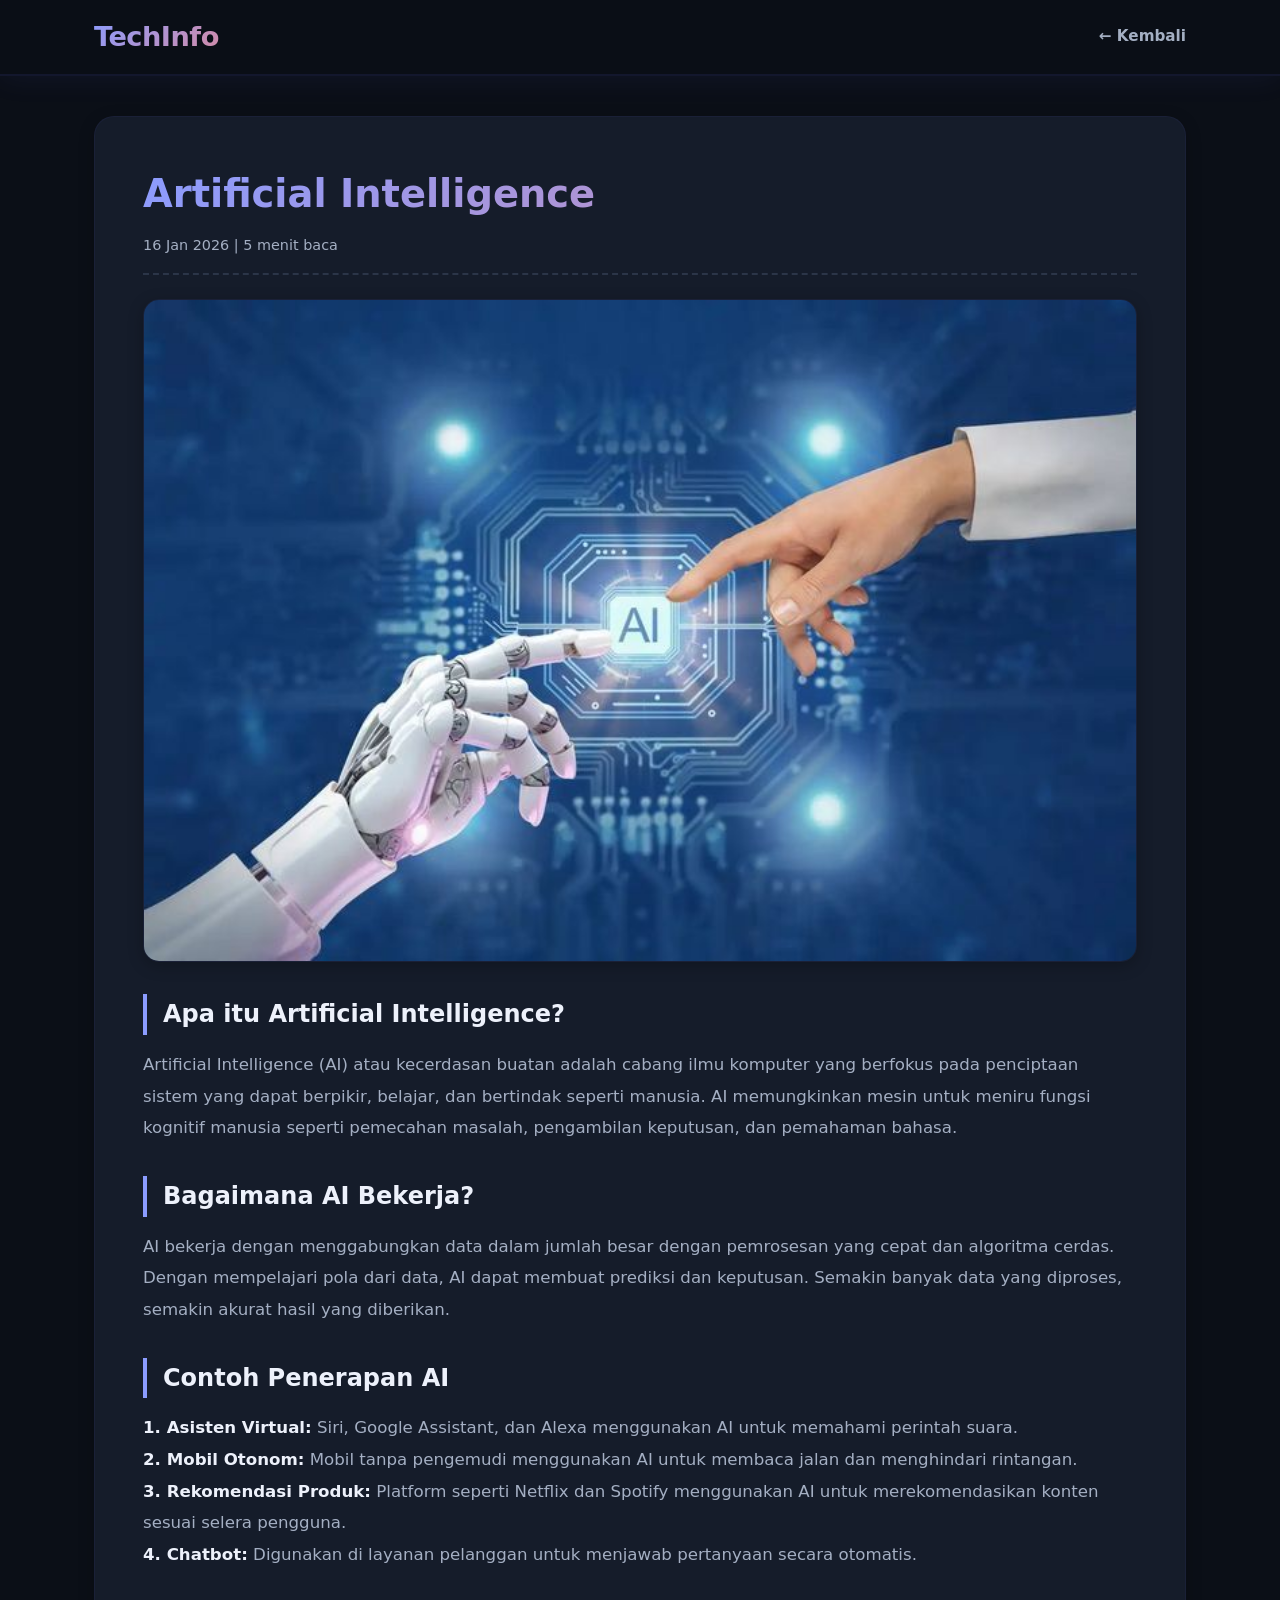
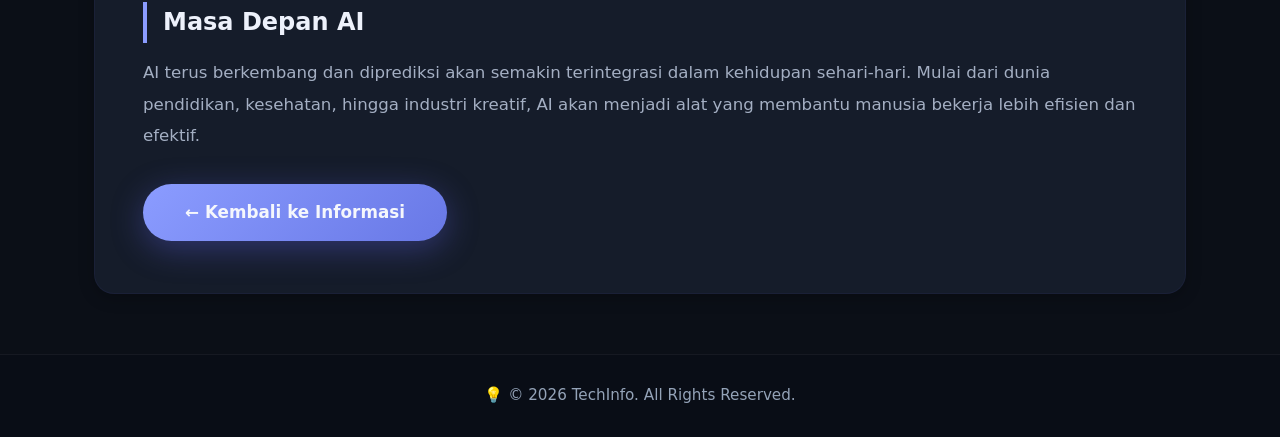
==== ai.html @ 8661dadd "apdet lagi" ====
<!DOCTYPE html>
<html lang="id">
<head>
  <meta charset="UTF-8">
  <meta name="viewport" content="width=device-width, initial-scale=1.0">
  <title>TechInfo · Artificial Intelligence</title>
  <link rel="stylesheet" href="style.css">
</head>
<body>
  <header class="navbar">
    <div class="container">
      <div class="nav-wrapper">
        <a href="index.html" class="logo">TechInfo</a>
        <nav class="nav-menu">
          <a href="index.html">← Kembali</a>
        </nav>
      </div>
    </div>
  </header>

  <section class="detail-page">
    <div class="container">
      <article class="detail-card">
        <h1>Artificial Intelligence</h1>
        <div class="detail-meta">16 Jan 2026 | 5 menit baca</div>
        <img src="t.jpg" alt="Artificial Intelligence" class="detail-img">

        <h2>Apa itu Artificial Intelligence?</h2>
        <p>Artificial Intelligence (AI) atau kecerdasan buatan adalah cabang ilmu komputer yang berfokus pada penciptaan sistem yang dapat berpikir, belajar, dan bertindak seperti manusia. AI memungkinkan mesin untuk meniru fungsi kognitif manusia seperti pemecahan masalah, pengambilan keputusan, dan pemahaman bahasa.</p>

        <h2>Bagaimana AI Bekerja?</h2>
        <p>AI bekerja dengan menggabungkan data dalam jumlah besar dengan pemrosesan yang cepat dan algoritma cerdas. Dengan mempelajari pola dari data, AI dapat membuat prediksi dan keputusan. Semakin banyak data yang diproses, semakin akurat hasil yang diberikan.</p>

        <h2>Contoh Penerapan AI</h2>
        <p><strong>1. Asisten Virtual:</strong> Siri, Google Assistant, dan Alexa menggunakan AI untuk memahami perintah suara.<br><strong>2. Mobil Otonom:</strong> Mobil tanpa pengemudi menggunakan AI untuk membaca jalan dan menghindari rintangan.<br><strong>3. Rekomendasi Produk:</strong> Platform seperti Netflix dan Spotify menggunakan AI untuk merekomendasikan konten sesuai selera pengguna.<br><strong>4. Chatbot:</strong> Digunakan di layanan pelanggan untuk menjawab pertanyaan secara otomatis.</p>

        <h2>Masa Depan AI</h2>
        <p>AI terus berkembang dan diprediksi akan semakin terintegrasi dalam kehidupan sehari-hari. Mulai dari dunia pendidikan, kesehatan, hingga industri kreatif, AI akan menjadi alat yang membantu manusia bekerja lebih efisien dan efektif.</p>

        <a href="index.html#informasi" class="btn">← Kembali ke Informasi</a>
      </article>
    </div>
  </section>

  <footer class="footer">
    <div class="container">
      <p>&copy; 2026 TechInfo. All Rights Reserved.</p>
    </div>
  </footer>
</body>
</html>
---- style.css ----
/* ============================================
   style.css - TechInfo
   Versi Lebih Hidup, Berwarna, & Menarik
   ============================================ */

/* ---------- CSS VARIABLES ---------- */
:root {
  --primary: #8b9cff;
  --primary-dark: #6878e6;
  --primary-light: #c0c8ff;
  --secondary: #090d16;
  --accent-1: #d8ad61;
  --accent-2: #d58aa4;
  --accent-3: #59c5b5;
  --gradient-hero: linear-gradient(135deg, #080c14 0%, #11192a 52%, #1c2440 100%);
  --gradient-card: linear-gradient(145deg, #171e2d, #101620);
  --bg-body: #0b0f17;
  --text-dark: #edf1fb;
  --text-muted: #a4afc3;
  --white: #f5f7fc;
  --surface: #151c2a;
  --shadow-sm: 0 4px 16px rgba(0, 0, 0, 0.24);
  --shadow-md: 0 8px 32px rgba(0, 0, 0, 0.34);
  --shadow-lg: 0 16px 48px rgba(0, 0, 0, 0.45);
  --radius: 20px;
  --transition: 0.4s cubic-bezier(0.4, 0, 0.2, 1);
}

/* ---------- RESET ---------- */
html {
  scroll-behavior: smooth;
}

* {
  margin: 0;
  padding: 0;
  box-sizing: border-box;
}

body {
  font-family: 'Segoe UI', 'Inter', system-ui, -apple-system, sans-serif;
  background: var(--bg-body);
  color: var(--text-dark);
  line-height: 1.7;
  min-height: 100vh;
}

.container {
  max-width: 1140px;
  margin: 0 auto;
  padding: 0 24px;
}

a {
  text-decoration: none;
  color: inherit;
}

img {
  display: block;
  max-width: 100%;
}

/* ---------- SCROLL BAR ---------- */
::-webkit-scrollbar {
  width: 10px;
}
::-webkit-scrollbar-track {
  background: #111722;
}
::-webkit-scrollbar-thumb {
  background: var(--primary);
  border-radius: 10px;
}
::-webkit-scrollbar-thumb:hover {
  background: var(--primary-dark);
}

/* ---------- PAGE TARGET ---------- */
.page-target {
  display: none;
  animation: fadeSlideUp 0.5s ease;
}

.page-target:target {
  display: block;
}

body:not(:has(.page-target:target)) #page-home,
#page-home:target {
  display: block;
}

@keyframes fadeSlideUp {
  0% {
    opacity: 0;
    transform: translateY(30px);
  }
  100% {
    opacity: 1;
    transform: translateY(0);
  }
}

/* ============================================
   NAVBAR
   ============================================ */
.navbar {
  background: rgba(11, 15, 23, 0.88);
  backdrop-filter: blur(20px);
  -webkit-backdrop-filter: blur(20px);
  box-shadow: 0 2px 30px rgba(99, 102, 241, 0.08);
  padding: 14px 0;
  position: sticky;
  top: 0;
  z-index: 100;
  border-bottom: 2px solid rgba(99, 102, 241, 0.10);
}

.nav-wrapper {
  display: flex;
  justify-content: space-between;
  align-items: center;
  flex-wrap: wrap;
  gap: 16px;
}

.logo {
  font-size: 1.7rem;
  font-weight: 900;
  background: linear-gradient(135deg, var(--primary), var(--accent-2));
  -webkit-background-clip: text;
  -webkit-text-fill-color: transparent;
  background-clip: text;
  letter-spacing: -0.5px;
  position: relative;
}

.nav-menu {
  display: flex;
  gap: 28px;
  font-weight: 600;
}

.nav-menu a {
  color: var(--text-muted);
  transition: all var(--transition);
  font-size: 0.95rem;
  position: relative;
  padding: 4px 0;
}

.nav-menu a::after {
  content: '';
  position: absolute;
  bottom: -2px;
  left: 0;
  width: 0;
  height: 3px;
  background: linear-gradient(90deg, var(--primary), var(--accent-2));
  border-radius: 10px;
  transition: width var(--transition);
}

.nav-menu a:hover {
  color: var(--primary);
}

.nav-menu a:hover::after {
  width: 100%;
}

/* ============================================
   HERO
   ============================================ */
.hero {
  background: var(--gradient-hero);
  color: var(--white);
  padding: 80px 0 90px;
  text-align: center;
  border-radius: 0 0 50px 50px;
  position: relative;
  overflow: hidden;
}

.hero::before {
  content: '';
  position: absolute;
  top: -50%;
  right: -20%;
  width: 500px;
  height: 500px;
  background: radial-gradient(circle, rgba(99, 102, 241, 0.20), transparent 70%);
  border-radius: 50%;
  animation: floatBubble 8s ease-in-out infinite;
}

.hero::after {
  content: '';
  position: absolute;
  bottom: -30%;
  left: -10%;
  width: 400px;
  height: 400px;
  background: radial-gradient(circle, rgba(236, 72, 153, 0.15), transparent 70%);
  border-radius: 50%;
  animation: floatBubble 10s ease-in-out infinite reverse;
}

@keyframes floatBubble {
  0%, 100% { transform: translate(0, 0) scale(1); }
  50% { transform: translate(30px, -30px) scale(1.1); }
}

.hero-content {
  position: relative;
  z-index: 2;
}

.hero-content h1 {
  font-size: 3.2rem;
  font-weight: 900;
  margin-bottom: 16px;
  letter-spacing: -1px;
  background: linear-gradient(135deg, #ffffff, var(--primary-light), var(--accent-1));
  -webkit-background-clip: text;
  -webkit-text-fill-color: transparent;
  background-clip: text;
}

.hero-content p {
  font-size: 1.2rem;
  max-width: 520px;
  margin: 0 auto 32px;
  opacity: 0.85;
  font-weight: 300;
}

.btn {
  display: inline-block;
  background: linear-gradient(135deg, var(--primary), var(--primary-dark));
  color: var(--white);
  padding: 14px 42px;
  border-radius: 50px;
  font-weight: 700;
  font-size: 1.05rem;
  transition: all var(--transition);
  border: none;
  box-shadow: 0 8px 32px rgba(99, 102, 241, 0.35);
  position: relative;
  overflow: hidden;
}

.btn::before {
  content: '';
  position: absolute;
  top: 0;
  left: -100%;
  width: 100%;
  height: 100%;
  background: linear-gradient(90deg, transparent, rgba(255, 255, 255, 0.20), transparent);
  transition: left 0.6s;
}

.btn:hover {
  transform: translateY(-4px) scale(1.02);
  box-shadow: 0 12px 48px rgba(99, 102, 241, 0.45);
}

.btn:hover::before {
  left: 100%;
}

/* ============================================
   INFORMASI
   ============================================ */
.informasi {
  padding: 50px 0 60px;
  scroll-margin-top: 90px;
}

.informasi:target,
.tentang:target {
  animation: sectionReveal 0.7s ease both;
}

@keyframes sectionReveal {
  from {
    opacity: 0.35;
    transform: translateY(18px);
  }
  to {
    opacity: 1;
    transform: translateY(0);
  }
}

@media (prefers-reduced-motion: reduce) {
  html {
    scroll-behavior: auto;
  }

  .informasi:target,
  .tentang:target {
    animation: none;
  }
}

.section-title {
  font-size: 2.2rem;
  font-weight: 800;
  text-align: center;
  margin-bottom: 12px;
  color: var(--text-dark);
}

.section-title::after {
  content: '';
  display: block;
  width: 80px;
  height: 4px;
  background: linear-gradient(90deg, var(--primary), var(--accent-2));
  border-radius: 10px;
  margin: 12px auto 0;
}

.section-subtitle {
  text-align: center;
  color: var(--text-muted);
  margin-bottom: 40px;
  font-size: 1.05rem;
}

.card-grid {
  display: grid;
  grid-template-columns: repeat(auto-fit, minmax(240px, 1fr));
  gap: 28px;
}

.card {
  background: var(--gradient-card);
  padding: 32px 24px 34px;
  border-radius: var(--radius);
  box-shadow: var(--shadow-sm);
  border: 1px solid rgba(99, 102, 241, 0.08);
  transition: all var(--transition);
  text-align: center;
  position: relative;
  overflow: hidden;
}

.card::before {
  content: '';
  position: absolute;
  top: 0;
  left: 0;
  right: 0;
  height: 4px;
  background: linear-gradient(90deg, var(--primary), var(--accent-2), var(--accent-3));
  opacity: 0;
  transition: opacity var(--transition);
}

.card:hover::before {
  opacity: 1;
}

.card:hover {
  transform: translateY(-10px);
  box-shadow: var(--shadow-md);
  border-color: rgba(99, 102, 241, 0.20);
}

.card h3 {
  font-size: 1.3rem;
  font-weight: 700;
  margin-bottom: 12px;
  color: var(--text-dark);
}

.card h3 span {
  display: block;
  font-size: 2.5rem;
  margin-bottom: 6px;
}

.card p {
  font-size: 0.95rem;
  color: var(--text-muted);
  margin-bottom: 20px;
  line-height: 1.7;
}

.btn-card {
  display: inline-block;
  background: linear-gradient(135deg, var(--primary), var(--primary-dark));
  color: var(--white);
  padding: 8px 28px;
  border-radius: 50px;
  font-weight: 600;
  font-size: 0.9rem;
  transition: all var(--transition);
  box-shadow: 0 4px 16px rgba(99, 102, 241, 0.25);
}

.btn-card:hover {
  transform: scale(1.06) translateY(-2px);
  box-shadow: 0 8px 28px rgba(99, 102, 241, 0.35);
}

/* Warna berbeda tiap card */
.card:nth-child(1) .btn-card {
  background: linear-gradient(135deg, #6366f1, #8b5cf6);
  box-shadow: 0 4px 16px rgba(99, 102, 241, 0.30);
}
.card:nth-child(2) .btn-card {
  background: linear-gradient(135deg, #14b8a6, #06b6d4);
  box-shadow: 0 4px 16px rgba(20, 184, 166, 0.30);
}
.card:nth-child(3) .btn-card {
  background: linear-gradient(135deg, #f59e0b, #f97316);
  box-shadow: 0 4px 16px rgba(245, 158, 11, 0.30);
}
.card:nth-child(4) .btn-card {
  background: linear-gradient(135deg, #ec4899, #f43f5e);
  box-shadow: 0 4px 16px rgba(236, 72, 153, 0.30);
}

.card:nth-child(1):hover {
  border-color: #8b5cf6;
}
.card:nth-child(2):hover {
  border-color: #14b8a6;
}
.card:nth-child(3):hover {
  border-color: #f59e0b;
}
.card:nth-child(4):hover {
  border-color: #ec4899;
}

/* ============================================
   TENTANG
   ============================================ */
.tentang {
  background: linear-gradient(135deg, #111722, #0d131e);
  padding: 60px 0;
  scroll-margin-top: 90px;
  border-top: 1px solid rgba(99, 102, 241, 0.06);
  border-bottom: 1px solid rgba(99, 102, 241, 0.06);
}

.tentang-content {
  max-width: 720px;
  margin: 0 auto;
  text-align: center;
}

.tentang-content h2 {
  font-size: 2rem;
  font-weight: 800;
  margin-bottom: 16px;
  background: linear-gradient(135deg, var(--primary), var(--accent-2));
  -webkit-background-clip: text;
  -webkit-text-fill-color: transparent;
  background-clip: text;
}

.tentang-content p {
  font-size: 1.08rem;
  color: var(--text-muted);
  line-height: 1.9;
}

/* ============================================
   DETAIL PAGE
   ============================================ */
.detail-page {
  padding: 40px 0 60px;
  min-height: 70vh;
}

.detail-card {
  background: var(--surface);
  border-radius: var(--radius);
  padding: 44px 48px;
  box-shadow: var(--shadow-sm);
  border: 1px solid rgba(99, 102, 241, 0.06);
  transition: box-shadow var(--transition);
}

.detail-card:hover {
  box-shadow: var(--shadow-md);
}

.detail-card h1 {
  font-size: 2.4rem;
  font-weight: 900;
  margin-bottom: 6px;
  background: linear-gradient(135deg, var(--primary), var(--accent-2));
  -webkit-background-clip: text;
  -webkit-text-fill-color: transparent;
  background-clip: text;
}

.detail-meta {
  color: var(--text-muted);
  font-size: 0.9rem;
  margin-bottom: 24px;
  padding-bottom: 16px;
  border-bottom: 2px dashed #2b3548;
}

.detail-img {
  width: 100%;
  height: auto;
  border-radius: 16px;
  margin-bottom: 28px;
  box-shadow: var(--shadow-sm);
  border: 1px solid rgba(99, 102, 241, 0.06);
}

.detail-card h2 {
  font-size: 1.5rem;
  font-weight: 700;
  margin: 32px 0 14px;
  color: var(--text-dark);
  padding-left: 16px;
  border-left: 4px solid var(--primary);
}

.detail-card p {
  font-size: 1.04rem;
  color: var(--text-muted);
  line-height: 1.9;
  margin-bottom: 16px;
}

.detail-card strong {
  color: var(--text-dark);
}

.detail-card .btn {
  margin-top: 16px;
  background: linear-gradient(135deg, var(--primary), var(--primary-dark));
}

/* ============================================
   FOOTER
   ============================================ */
.footer {
  background: var(--secondary);
  color: #94a3b8;
  text-align: center;
  padding: 28px 0;
  border-top: 1px solid rgba(255, 255, 255, 0.05);
}

.footer p {
  font-size: 0.95rem;
}

.footer p::before {
  content: '💡 ';
}

/* ============================================
   RESPONSIVE
   ============================================ */

/* Tablet */
@media (max-width: 768px) {
  .nav-wrapper {
    flex-direction: column;
    align-items: center;
    gap: 10px;
  }

  .nav-menu {
    gap: 20px;
  }

  .hero-content h1 {
    font-size: 2.4rem;
  }

  .hero-content p {
    font-size: 1rem;
  }

  .hero {
    padding: 60px 0 70px;
  }

  .card-grid {
    grid-template-columns: repeat(2, 1fr);
  }

  .detail-card {
    padding: 28px 24px;
  }

  .detail-card h1 {
    font-size: 1.8rem;
  }
}

/* HP */
@media (max-width: 480px) {
  .nav-menu {
    gap: 14px;
    font-size: 0.85rem;
  }

  .logo {
    font-size: 1.4rem;
  }

  .hero {
    padding: 50px 0 60px;
  }

  .hero-content h1 {
    font-size: 1.8rem;
  }

  .hero-content p {
    font-size: 0.95rem;
    padding: 0 10px;
  }

  .btn {
    padding: 12px 30px;
    font-size: 0.95rem;
  }

  .section-title {
    font-size: 1.6rem;
  }

  .card-grid {
    grid-template-columns: 1fr;
    gap: 18px;
  }

  .card {
    padding: 24px 18px;
  }

  .tentang-content h2 {
    font-size: 1.4rem;
  }

  .tentang-content p {
    font-size: 0.95rem;
  }

  .detail-card {
    padding: 20px 16px;
  }

  .detail-card h1 {
    font-size: 1.4rem;
  }

  .detail-card h2 {
    font-size: 1.2rem;
    padding-left: 12px;
  }

  .detail-card p {
    font-size: 0.95rem;
  }

  .detail-img {
    border-radius: 12px;
  }
}

/* ---------- ANIMASI KETIKA SCROLL (opsional) ---------- */
@media (prefers-reduced-motion: no-preference) {
  .card {
    animation: cardAppear 0.6s ease both;
    animation-delay: calc(var(--i, 0) * 0.1s);
  }
  .card:nth-child(1) { --i: 0; }
  .card:nth-child(2) { --i: 1; }
  .card:nth-child(3) { --i: 2; }
  .card:nth-child(4) { --i: 3; }

  @keyframes cardAppear {
    0% {
      opacity: 0;
      transform: translateY(40px) scale(0.95);
    }
    100% {
      opacity: 1;
      transform: translateY(0) scale(1);
    }
  }
}
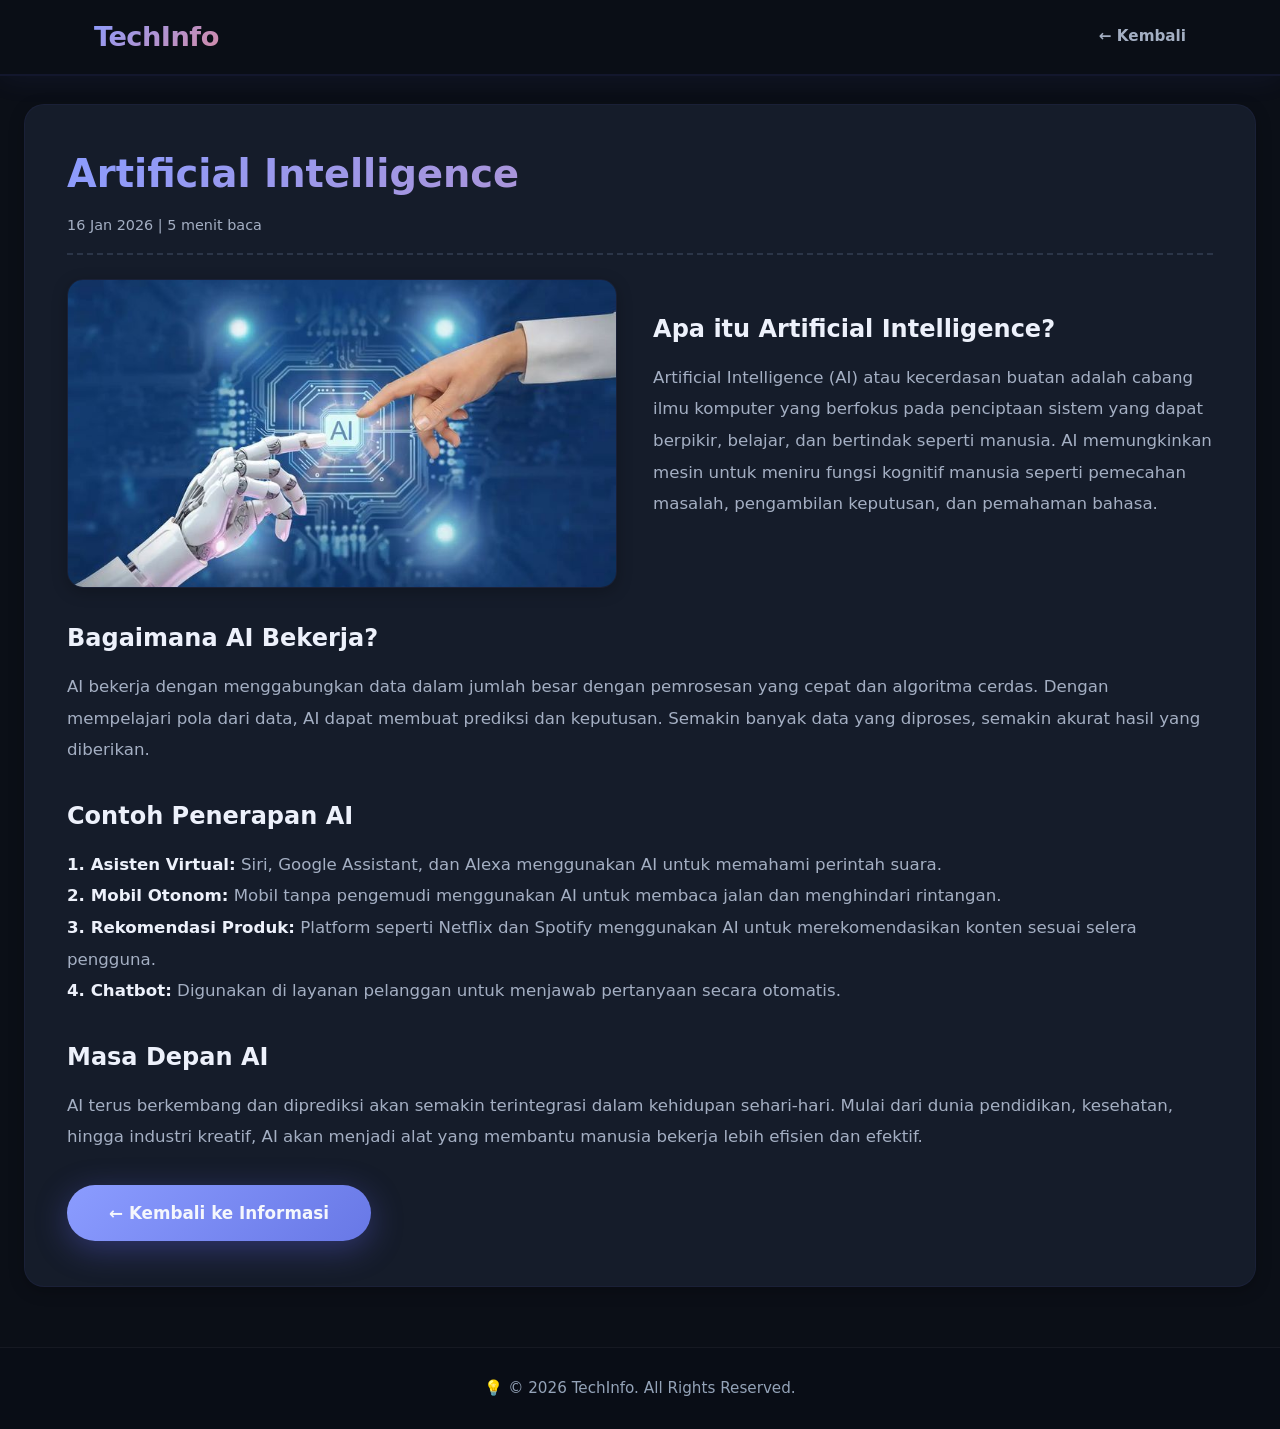
==== commit 865ca9c7: "update lagi" ====
--- a/ai.html
+++ b/ai.html
@@ -23,10 +23,13 @@
       <article class="detail-card">
         <h1>Artificial Intelligence</h1>
         <div class="detail-meta">16 Jan 2026 | 5 menit baca</div>
-        <img src="t.jpg" alt="Artificial Intelligence" class="detail-img">
-
-        <h2>Apa itu Artificial Intelligence?</h2>
-        <p>Artificial Intelligence (AI) atau kecerdasan buatan adalah cabang ilmu komputer yang berfokus pada penciptaan sistem yang dapat berpikir, belajar, dan bertindak seperti manusia. AI memungkinkan mesin untuk meniru fungsi kognitif manusia seperti pemecahan masalah, pengambilan keputusan, dan pemahaman bahasa.</p>
+        <div class="detail-intro">
+          <img src="t.jpg" alt="Artificial Intelligence" class="detail-img">
+          <div>
+            <h2>Apa itu Artificial Intelligence?</h2>
+            <p>Artificial Intelligence (AI) atau kecerdasan buatan adalah cabang ilmu komputer yang berfokus pada penciptaan sistem yang dapat berpikir, belajar, dan bertindak seperti manusia. AI memungkinkan mesin untuk meniru fungsi kognitif manusia seperti pemecahan masalah, pengambilan keputusan, dan pemahaman bahasa.</p>
+          </div>
+        </div>
 
         <h2>Bagaimana AI Bekerja?</h2>
         <p>AI bekerja dengan menggabungkan data dalam jumlah besar dengan pemrosesan yang cepat dan algoritma cerdas. Dengan mempelajari pola dari data, AI dapat membuat prediksi dan keputusan. Semakin banyak data yang diproses, semakin akurat hasil yang diberikan.</p>
--- a/style.css
+++ b/style.css
@@ -340,6 +340,8 @@
 .card {
   background: var(--gradient-card);
   padding: 32px 24px 34px;
+  display: flex;
+  flex-direction: column;
   border-radius: var(--radius);
   box-shadow: var(--shadow-sm);
   border: 1px solid rgba(99, 102, 241, 0.08);
@@ -388,11 +390,13 @@
   font-size: 0.95rem;
   color: var(--text-muted);
   margin-bottom: 20px;
+  flex: 1;
   line-height: 1.7;
 }
 
 .btn-card {
   display: inline-block;
+  align-self: center;
   background: linear-gradient(135deg, var(--primary), var(--primary-dark));
   color: var(--white);
   padding: 8px 28px;
@@ -476,17 +480,22 @@
    DETAIL PAGE
    ============================================ */
 .detail-page {
-  padding: 40px 0 60px;
+  padding: 28px 0 60px;
   min-height: 70vh;
+}
+
+.detail-page .container {
+  max-width: 1320px;
 }
 
 .detail-card {
   background: var(--surface);
   border-radius: var(--radius);
-  padding: 44px 48px;
+  padding: 36px 42px;
   box-shadow: var(--shadow-sm);
   border: 1px solid rgba(99, 102, 241, 0.06);
   transition: box-shadow var(--transition);
+  overflow: hidden;
 }
 
 .detail-card:hover {
@@ -511,11 +520,23 @@
   border-bottom: 2px dashed #2b3548;
 }
 
+.detail-intro {
+  display: grid;
+  grid-template-columns: minmax(0, 48%) minmax(0, 1fr);
+  gap: 36px;
+  align-items: start;
+  margin-bottom: 28px;
+}
+
+.detail-intro h2 {
+  margin-top: 0;
+}
+
 .detail-img {
   width: 100%;
-  height: auto;
+  aspect-ratio: 16 / 9;
+  object-fit: cover;
   border-radius: 16px;
-  margin-bottom: 28px;
   box-shadow: var(--shadow-sm);
   border: 1px solid rgba(99, 102, 241, 0.06);
 }
@@ -523,10 +544,8 @@
 .detail-card h2 {
   font-size: 1.5rem;
   font-weight: 700;
-  margin: 32px 0 14px;
+  margin: 30px 0 12px;
   color: var(--text-dark);
-  padding-left: 16px;
-  border-left: 4px solid var(--primary);
 }
 
 .detail-card p {
@@ -600,6 +619,11 @@
     padding: 28px 24px;
   }
 
+  .detail-intro {
+    grid-template-columns: 1fr;
+    gap: 20px;
+  }
+
   .detail-card h1 {
     font-size: 1.8rem;
   }
@@ -665,7 +689,6 @@
 
   .detail-card h2 {
     font-size: 1.2rem;
-    padding-left: 12px;
   }
 
   .detail-card p {
@@ -673,6 +696,7 @@
   }
 
   .detail-img {
+    width: 100%;
     border-radius: 12px;
   }
 }
